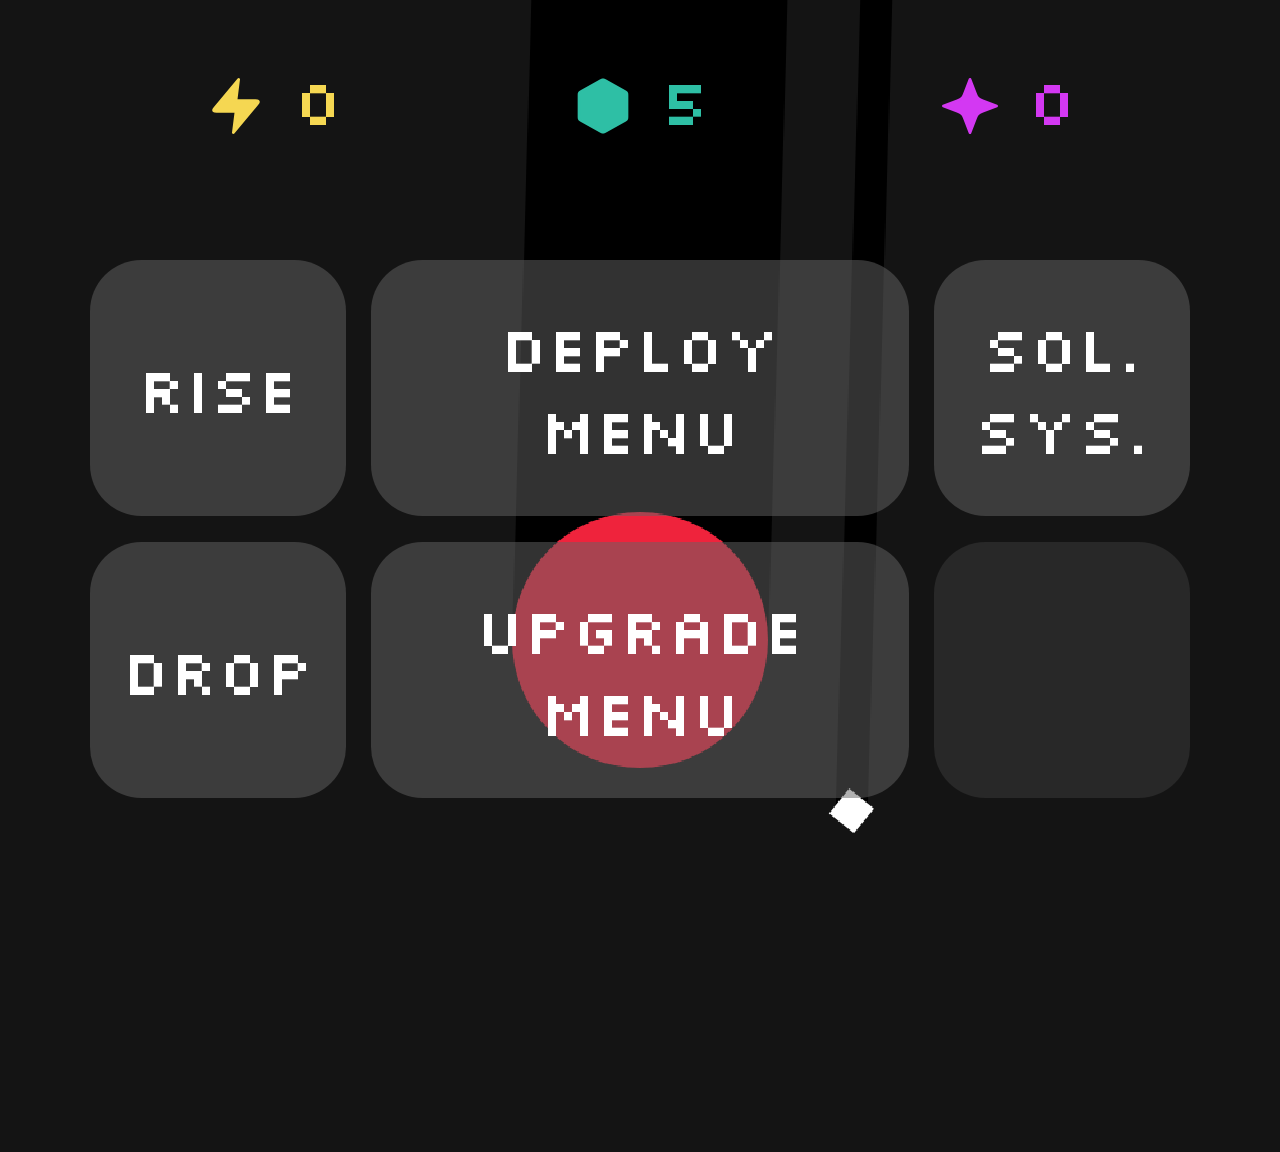
==== index.html @ 172f34b4 "Update index.html" ====
<html>
    <head>
        <title>Cosmos</title>
        <link rel="stylesheet" href="style.css">
        <link rel="preconnect" href="https://fonts.googleapis.com">
        <link rel="preconnect" href="https://fonts.gstatic.com" crossorigin>
        <link href="https://fonts.googleapis.com/css2?family=Silkscreen:wght@400;700&display=swap" rel="stylesheet">
        <link rel="icon" type="image/x-icon" href="icon.ico">
        <link rel="apple-touch-icon" href="icon.png"/>
    </head>
    <body>
        <canvas id="gameCanvas" width="1000" height="1000"></canvas>

        
         
            <div class="lowerHUD">
                <div id="tipsContainer" class="tips">
                    <p id="tips"></p>
                </div>
                <div class="resources">
                    <div class="energy">
                        <svg height="24" viewBox="0 0 24 24" width="24" xmlns="http://www.w3.org/2000/svg"><path d="m13 2-8.90656 10.6879c-.34881.4185-.52321.6278-.52588.8046-.00232.1536.06616.2998.18568.3964.13749.1111.40992.1111.95478.1111h7.29198l-1 8 8.9065-10.6879c.3488-.4185.5232-.6278.5259-.8046.0023-.1536-.0661-.2998-.1857-.3964-.1375-.1111-.4099-.1111-.9547-.1111h-7.292z" stroke-linecap="round" stroke-linejoin="round"/></svg>
                        <p id="energyText">0</p>
                    </div>
                    <div class="material">
                        <svg height="24" viewBox="0 0 24 24" width="24" xmlns="http://www.w3.org/2000/svg"><path d="m11.223 2.43177c.2836-.15756.4254-.23634.5755-.26723.133-.02733.27-.02733.403 0 .1501.03089.2919.10967.5755.26723l7.4 4.11111c.2996.1664.4493.2496.5584.36794.0964.10469.1695.22877.2141.36395.0505.15279.0505.32412.0505.66676v8.11707c0 .3427 0 .514-.0505.6668-.0446.1352-.1177.2593-.2141.3639-.1091.1184-.2588.2016-.5584.368l-7.4 4.1111c-.2836.1576-.4254.2363-.5755.2672-.133.0274-.27.0274-.403 0-.1501-.0309-.2919-.1096-.5755-.2672l-7.40003-4.1111c-.29952-.1664-.44928-.2496-.55834-.368-.09647-.1046-.16948-.2287-.21415-.3639-.05048-.1528-.05048-.3241-.05048-.6668v-8.11707c0-.34264 0-.51397.05048-.66676.04467-.13518.11768-.25926.21415-.36395.10906-.11834.25882-.20154.55834-.36794z" stroke-linecap="round" stroke-linejoin="round"/></svg>                        
                        <p id="materialText">0</p>
                    </div>
                    <div class="crystal">
                        <svg height="24" viewBox="0 0 24 24" width="24" xmlns="http://www.w3.org/2000/svg"><path d="m12 2 2.012 5.23109c.282.73323.423 1.09984.6422 1.40822.1944.27331.4332.5121.7065.70644.3084.21928.675.36028 1.4082.64229l5.2311 2.01196-5.2311 2.012c-.7332.282-1.0998.423-1.4082.6422-.2733.1944-.5121.4332-.7065.7065-.2192.3084-.3602.675-.6422 1.4082l-2.012 5.2311-2.01196-5.2311c-.28201-.7332-.42301-1.0998-.64229-1.4082-.19434-.2733-.43313-.5121-.70644-.7065-.30838-.2192-.67499-.3602-1.40822-.6422l-5.23109-2.012 5.23108-2.01196c.73323-.28201 1.09985-.42301 1.40823-.64229.27331-.19434.5121-.43313.70644-.70644.21928-.30838.36028-.675.64229-1.40823z" stroke-linecap="round" stroke-linejoin="round"/></svg>                        
                        <p id="crystalText">0</p>
                    </div>
                </div>

                <!-- Main Menu -->
                <div class="mainMenu menu" id="mainMenu">
                    <button id="riseButton" class="redButton">RISE</button>
                    <button id="deviceButton" class="wideButton redButton menuButton">DEPLOY<br>MENU</button>
                    <button class="peekButton toggleButton">SOL. SYS.</button>
                    <button id="dropButton" class="redButton">DROP</button>
                    <button id="upgradeButton" class="wideButton redButton menuButton">UPGRADE MENU</button>
                    <button class="emptyButton"></button>
                </div>
            
            

                <!-- Device Menu -->
                <div class="deviceMenu menu" id="deviceMenu">

                    <button class="hugeButton holdButton" id="drill">
                        <p>MINERAL DRILL</p>
                        <div class="costs">
                            <div class="material">
                                <svg height="24" viewBox="0 0 24 24" width="24" xmlns="http://www.w3.org/2000/svg"><path d="m11.223 2.43177c.2836-.15756.4254-.23634.5755-.26723.133-.02733.27-.02733.403 0 .1501.03089.2919.10967.5755.26723l7.4 4.11111c.2996.1664.4493.2496.5584.36794.0964.10469.1695.22877.2141.36395.0505.15279.0505.32412.0505.66676v8.11707c0 .3427 0 .514-.0505.6668-.0446.1352-.1177.2593-.2141.3639-.1091.1184-.2588.2016-.5584.368l-7.4 4.1111c-.2836.1576-.4254.2363-.5755.2672-.133.0274-.27.0274-.403 0-.1501-.0309-.2919-.1096-.5755-.2672l-7.40003-4.1111c-.29952-.1664-.44928-.2496-.55834-.368-.09647-.1046-.16948-.2287-.21415-.3639-.05048-.1528-.05048-.3241-.05048-.6668v-8.11707c0-.34264 0-.51397.05048-.66676.04467-.13518.11768-.25926.21415-.36395.10906-.11834.25882-.20154.55834-.36794z" stroke-linecap="round" stroke-linejoin="round"/></svg>                        
                                <p id="drillCostMaterial">5</p>
                            </div>
                        </div>
                    </button>

                    <button class="hugeButton holdButton" id="satellite">
                        <p>SOLAR SATELLITE</p>
                        <div class="costs">
                            <div class="material">
                                <svg height="24" viewBox="0 0 24 24" width="24" xmlns="http://www.w3.org/2000/svg"><path d="m11.223 2.43177c.2836-.15756.4254-.23634.5755-.26723.133-.02733.27-.02733.403 0 .1501.03089.2919.10967.5755.26723l7.4 4.11111c.2996.1664.4493.2496.5584.36794.0964.10469.1695.22877.2141.36395.0505.15279.0505.32412.0505.66676v8.11707c0 .3427 0 .514-.0505.6668-.0446.1352-.1177.2593-.2141.3639-.1091.1184-.2588.2016-.5584.368l-7.4 4.1111c-.2836.1576-.4254.2363-.5755.2672-.133.0274-.27.0274-.403 0-.1501-.0309-.2919-.1096-.5755-.2672l-7.40003-4.1111c-.29952-.1664-.44928-.2496-.55834-.368-.09647-.1046-.16948-.2287-.21415-.3639-.05048-.1528-.05048-.3241-.05048-.6668v-8.11707c0-.34264 0-.51397.05048-.66676.04467-.13518.11768-.25926.21415-.36395.10906-.11834.25882-.20154.55834-.36794z" stroke-linecap="round" stroke-linejoin="round"/></svg>                        
                                <p id="satelliteCostMaterial">25</p>
                            </div>
                        </div>
                    </button>

                    <button class="hugeButton holdButton" id="bundler">
                        <p>COLLECTOR</p>
                        <div class="costs">
                            <div class="material">
                                <svg height="24" viewBox="0 0 24 24" width="24" xmlns="http://www.w3.org/2000/svg"><path d="m11.223 2.43177c.2836-.15756.4254-.23634.5755-.26723.133-.02733.27-.02733.403 0 .1501.03089.2919.10967.5755.26723l7.4 4.11111c.2996.1664.4493.2496.5584.36794.0964.10469.1695.22877.2141.36395.0505.15279.0505.32412.0505.66676v8.11707c0 .3427 0 .514-.0505.6668-.0446.1352-.1177.2593-.2141.3639-.1091.1184-.2588.2016-.5584.368l-7.4 4.1111c-.2836.1576-.4254.2363-.5755.2672-.133.0274-.27.0274-.403 0-.1501-.0309-.2919-.1096-.5755-.2672l-7.40003-4.1111c-.29952-.1664-.44928-.2496-.55834-.368-.09647-.1046-.16948-.2287-.21415-.3639-.05048-.1528-.05048-.3241-.05048-.6668v-8.11707c0-.34264 0-.51397.05048-.66676.04467-.13518.11768-.25926.21415-.36395.10906-.11834.25882-.20154.55834-.36794z" stroke-linecap="round" stroke-linejoin="round"/></svg>                        
                                <p id="bundlerCostMaterial">50</p>
                            </div>
                        </div>
                    </button>

                    <button class="hugeButton holdButton" id="laserSatellite">
                        <p>COMET LASER</p>
                        <div class="costs">
                            <div class="material">
                                <svg height="24" viewBox="0 0 24 24" width="24" xmlns="http://www.w3.org/2000/svg"><path d="m11.223 2.43177c.2836-.15756.4254-.23634.5755-.26723.133-.02733.27-.02733.403 0 .1501.03089.2919.10967.5755.26723l7.4 4.11111c.2996.1664.4493.2496.5584.36794.0964.10469.1695.22877.2141.36395.0505.15279.0505.32412.0505.66676v8.11707c0 .3427 0 .514-.0505.6668-.0446.1352-.1177.2593-.2141.3639-.1091.1184-.2588.2016-.5584.368l-7.4 4.1111c-.2836.1576-.4254.2363-.5755.2672-.133.0274-.27.0274-.403 0-.1501-.0309-.2919-.1096-.5755-.2672l-7.40003-4.1111c-.29952-.1664-.44928-.2496-.55834-.368-.09647-.1046-.16948-.2287-.21415-.3639-.05048-.1528-.05048-.3241-.05048-.6668v-8.11707c0-.34264 0-.51397.05048-.66676.04467-.13518.11768-.25926.21415-.36395.10906-.11834.25882-.20154.55834-.36794z" stroke-linecap="round" stroke-linejoin="round"/></svg>                        
                                <p id="laserSatelliteCostMaterial">50</p>
                            </div>
                        </div>
                    </button>

                    <button class="hugeButton redButton returnButton">RETURN</button>
                </div>


                <!-- Upgrade Menu -->
                 <div class="upgradeMenu menu" id="upgradeMenu">

                    <button class="hugeButton holdButton" id="drillRate">
                        <p>DRILL RATE</p>
                        <div class="costs">
                            <div class="energy">
                                <p class="levelLabel" id="drillLevel">LVL 1</p>
                                <svg height="24" viewBox="0 0 24 24" width="24" xmlns="http://www.w3.org/2000/svg"><path d="m13 2-8.90656 10.6879c-.34881.4185-.52321.6278-.52588.8046-.00232.1536.06616.2998.18568.3964.13749.1111.40992.1111.95478.1111h7.29198l-1 8 8.9065-10.6879c.3488-.4185.5232-.6278.5259-.8046.0023-.1536-.0661-.2998-.1857-.3964-.1375-.1111-.4099-.1111-.9547-.1111h-7.292z" stroke-linecap="round" stroke-linejoin="round"/></svg>
                                <p id="drillRateUpgradeCost">100</p>
                            </div>
                        </div>
                    </button>

                    <button class="hugeButton holdButton" id="collectionRadiusUpgrade">
                        <p>COLLECTION RADIUS</p>
                        <div class="costs">
                            <div class="energy">
                                <p class="levelLabel" id="collectionRadiusLevel">LVL 1</p>
                                <svg height="24" viewBox="0 0 24 24" width="24" xmlns="http://www.w3.org/2000/svg"><path d="m13 2-8.90656 10.6879c-.34881.4185-.52321.6278-.52588.8046-.00232.1536.06616.2998.18568.3964.13749.1111.40992.1111.95478.1111h7.29198l-1 8 8.9065-10.6879c.3488-.4185.5232-.6278.5259-.8046.0023-.1536-.0661-.2998-.1857-.3964-.1375-.1111-.4099-.1111-.9547-.1111h-7.292z" stroke-linecap="round" stroke-linejoin="round"/></svg>
                                <p id="collectionRadiusUpgradeCost">50</p>
                            </div>
                        </div>
                    </button>

                    <button class="hugeButton redButton returnButton">RETURN</button>

                 </div>

            </div>
            
        </div>
        <script src="script.js"></script>
    </body>
</html>
---- style.css ----
html, body {
    background-color: rgba(20,20,20);
    overflow: hidden;
    font-family: "Silkscreen";
    -webkit-user-select: none;
    user-select: none;
    margin: 0;
    height: 100dvh;

    touch-action: none;

    -webkit-touch-callout: none;
    -webkit-user-callout: none;
    -webkit-user-select: none;
    -webkit-user-drag: none;
    -webkit-user-modify: none;
    -webkit-highlight: none;
}

.silkscreen-regular {
  font-family: "Silkscreen", sans-serif;
  font-weight: 400;
  font-style: normal;
}

.silkscreen-bold {
  font-family: "Silkscreen", sans-serif;
  font-weight: 700;
  font-style: normal;
}

.canvasContainer {
    display: flex;
    align-items: center;
    justify-content: center;
    width: 100vw;
    height: 100vh;
}

canvas {
    background-color: rgba(20,20,20);
    /* width: 500px;*/
    width: 100vw;
    /* height: 100vh;  */
    image-rendering: pixelated;
    top: 0;
}

.lowerHUD {
    position: absolute;
    bottom: 8vw;
    z-index: 100;
    display: flex;
    flex-direction: row;
    align-items: center;
    justify-content: center;
    /* height: 50vh; */
    width: 100vw;
    gap: 2vw 2vw;
    flex-wrap: wrap;
}

button {
    width: 20vw;
    height: 20vw;
    font-size: 5vw;
    border-radius: 4vw;
    outline: none;
    border: none;
    background: rgba(100,100,100,0.5);
    color: white;
    font-family: "Silkscreen";
    transition: 0.1s;
    touch-action: none;
    display: flex;
    align-items: center;
    justify-content: center;
    flex-direction: column;
    gap: 1vw;
}

.emptyButton {
    background: rgba(100,100,100,0.25);
}

p {
    margin: 0;
}

button > svg {
    stroke-width: 1;
    color: #FFFFFF;
    /* fill: #FFFFFF; */
    stroke: #FFFFFF;
    width: 5vw;
    height: 5vw;
}


.costs {
    display: flex;
    align-items: center;
    justify-content: space-around;
    flex-direction: row;
    gap: 3vw;
}

.costs > div {
    display: flex;
    align-items: center;
    justify-content: space-around;
    flex-direction: row;
    gap: 1vw;
}

.costs > div > svg {
    width: 5vw;
    height: 5vw;
}

.costs > div > p {
    margin: 0;
    padding-bottom: 0.5vw;
}

.levelLabel {
    color: rgb(195, 195, 195);
    margin-right: 2vw !important;
}

/* button:active {
    scale: 0.9;
    background: rgba(255,255,255,0.15);
    transition: 0.2s;
} */

.wideButton {
    width: 42vw;
}

.tallButton {
    width: 42vw;
}

.hugeButton {
    width: 86vw;
}


.resources {
    width: 86vw;
    height: 20vw;
    display: flex;
    align-items: center;
    justify-content: space-around;
    flex-direction: row;
    /* gap: 20vw; */
}

.resources > div {
    display: flex;
    align-items: center;
    justify-content: center;
    flex-direction: row;
    gap: 2vw;
}

.resources > div > p {
    /* color: white; */
    font-size: 5vw;
    margin: 0;
    margin-bottom: 1vw;
}

.resources > div > img {
    /* filter:brightness(100); */
    width: 15vw;
    height: 15vw;
}

.resources > div > svg {
    width: 5vw;
    height: 5vw;
}

.energy {
    stroke-width: 1;
    color: #F5D752;
    fill: #F5D752;
    stroke: #F5D752;
}

.material {
    stroke-width: 1;
    color: #2EBFA5;
    fill: #2EBFA5;
    stroke: #2EBFA5;
}

.crystal {
    stroke-width: 1;
    color: #d338f2;
    fill: #d338f2;
    stroke: #d338f2;
}

.tips {
    width: 86vw;
    height: 20vw;
    display: flex;
    align-items:flex-end;
    justify-content: space-around;
    flex-direction: row;
}

.tips > p {
    color: rgba(120, 120, 120, 1);
    font-size: 5vw;
    text-align: center;
    /* bottom: 0; */
}


/* Menu Sections */

.menu {
    display: flex;
    flex-direction: row;
    align-items: center;
    justify-content: center;
    width: 100vw;
    gap: 2vw 2vw;
    flex-wrap: wrap;
}

/* .deviceMenu {
    display: none !important;
} */
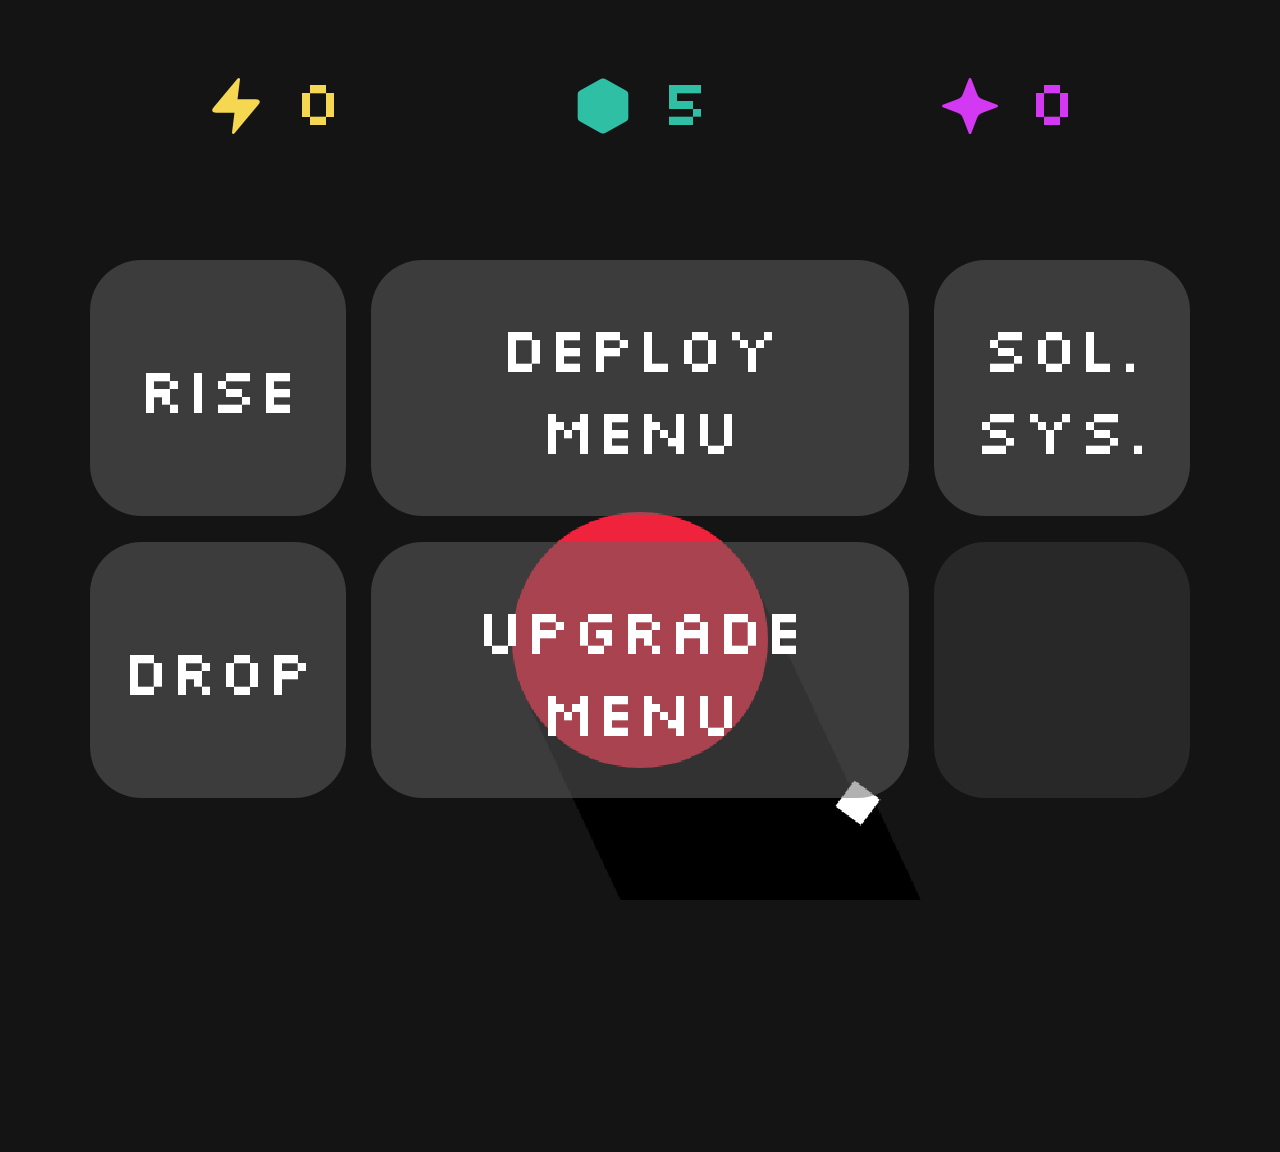
==== commit 86d7ef49: "Update index.html" ====
--- a/index.html
+++ b/index.html
@@ -1,6 +1,6 @@
 <html>
     <head>
-        <title>Cosmos</title>
+        <title>DEBRIS</title>
         <link rel="stylesheet" href="style.css">
         <link rel="preconnect" href="https://fonts.googleapis.com">
         <link rel="preconnect" href="https://fonts.gstatic.com" crossorigin>
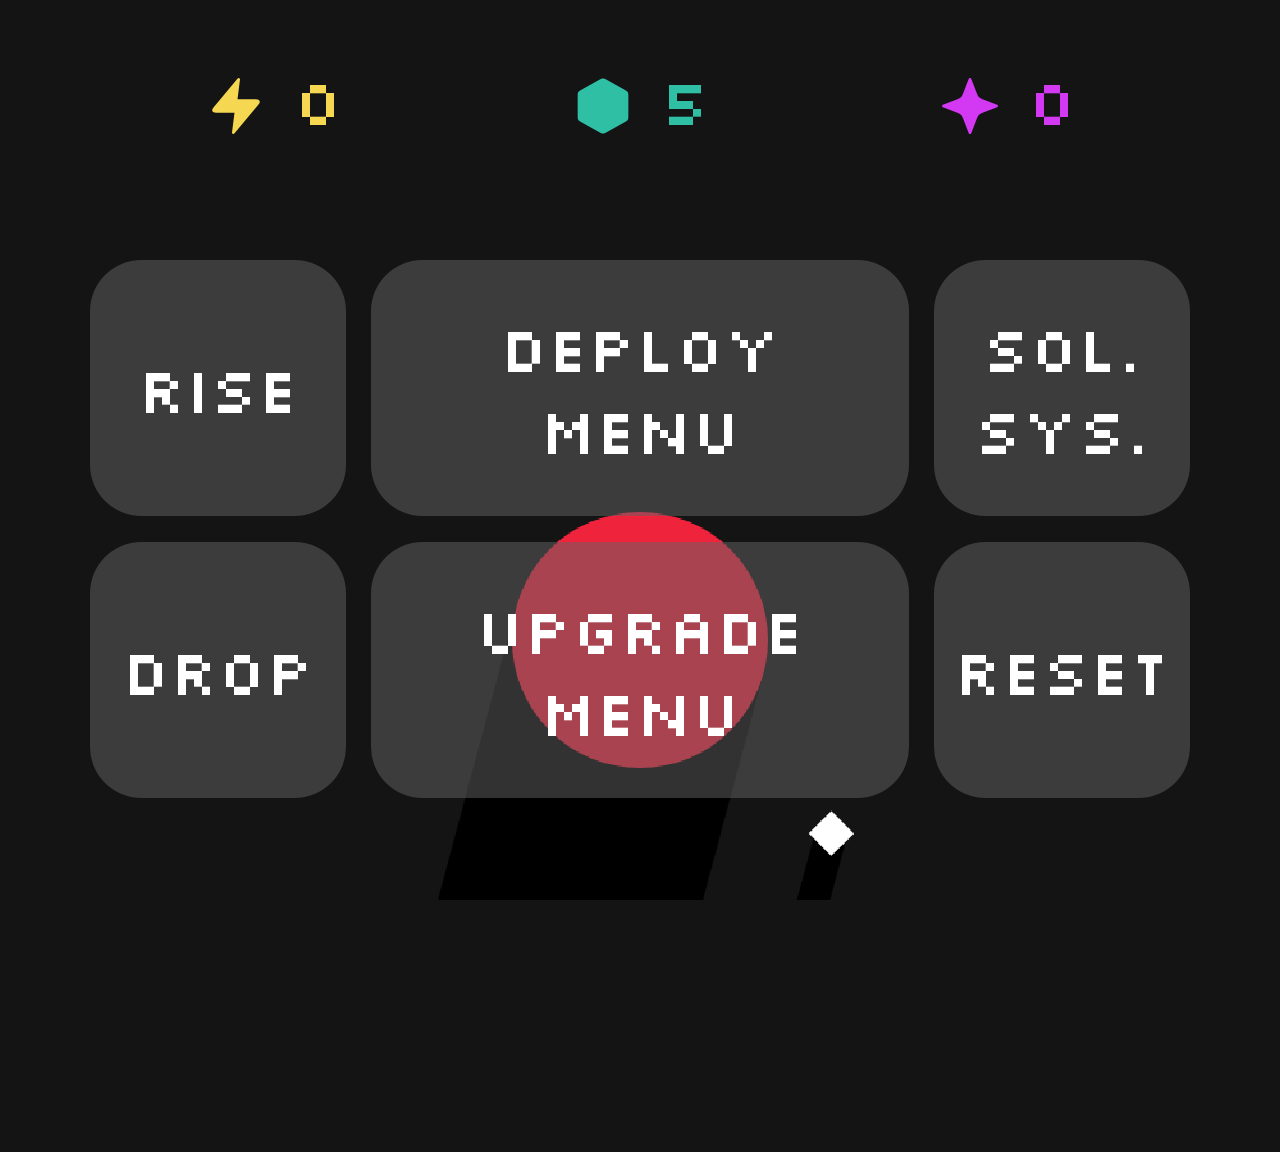
==== commit a61fc3ba: "Update index.html" ====
--- a/index.html
+++ b/index.html
@@ -2,6 +2,7 @@
     <head>
         <title>DEBRIS</title>
         <link rel="stylesheet" href="style.css">
+        <link rel="stylesheet" href="landscape.css">
         <link rel="preconnect" href="https://fonts.googleapis.com">
         <link rel="preconnect" href="https://fonts.gstatic.com" crossorigin>
         <link href="https://fonts.googleapis.com/css2?family=Silkscreen:wght@400;700&display=swap" rel="stylesheet">
@@ -39,7 +40,7 @@
                     <button class="peekButton toggleButton">SOL. SYS.</button>
                     <button id="dropButton" class="redButton">DROP</button>
                     <button id="upgradeButton" class="wideButton redButton menuButton">UPGRADE MENU</button>
-                    <button class="emptyButton"></button>
+                    <button id="resetButton" class="holdButton">RESET</button>
                 </div>
             
             
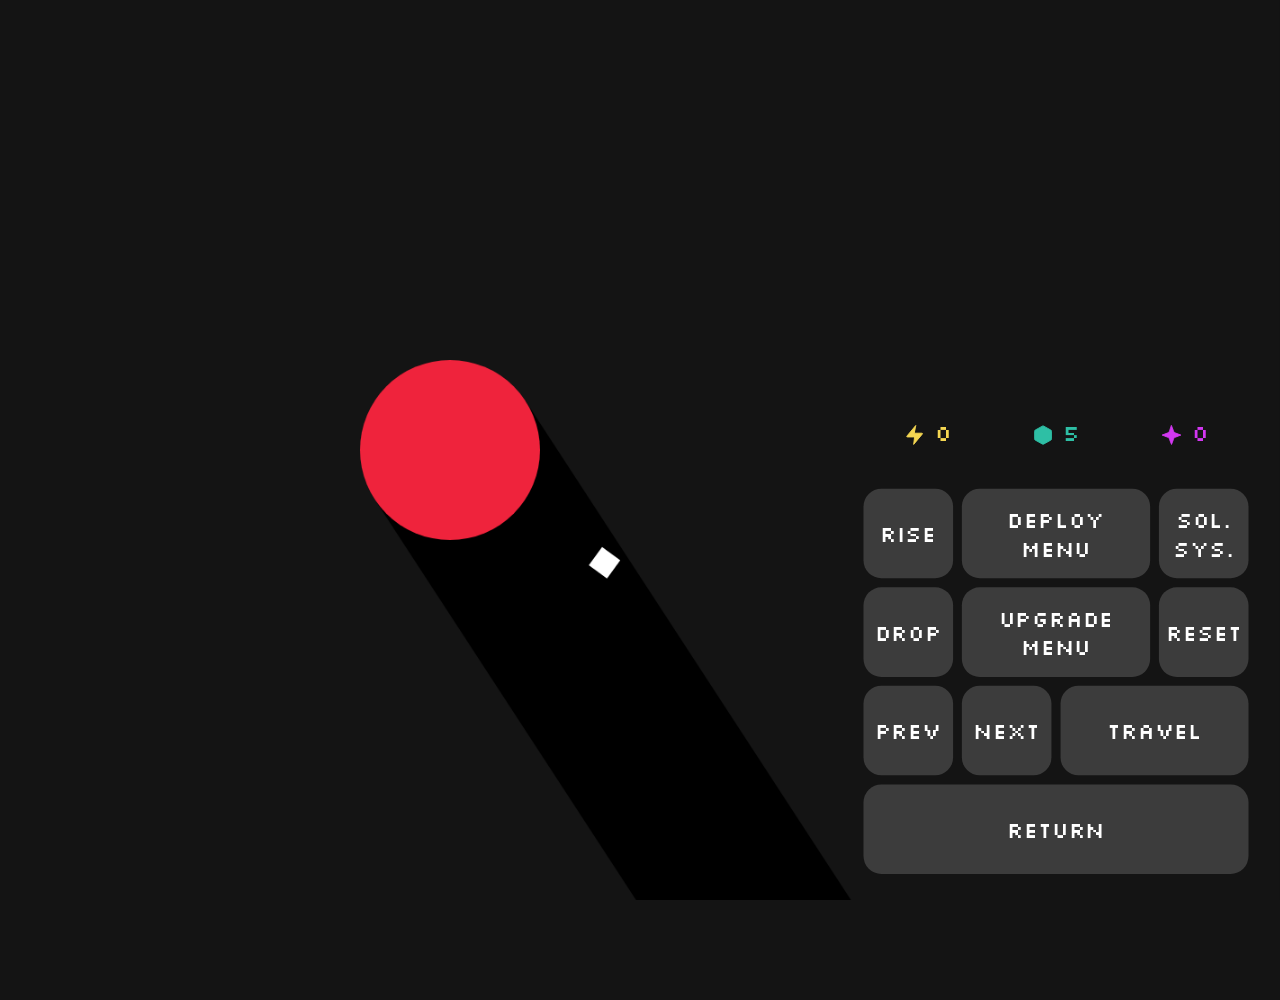
==== commit e2721c72: "Update index.html" ====
--- a/index.html
+++ b/index.html
@@ -35,10 +35,10 @@
 
                 <!-- Main Menu -->
                 <div class="mainMenu menu" id="mainMenu">
-                    <button id="riseButton" class="redButton">RISE</button>
+                    <button id="riseButton" class="">RISE</button>
                     <button id="deviceButton" class="wideButton redButton menuButton">DEPLOY<br>MENU</button>
-                    <button class="peekButton toggleButton">SOL. SYS.</button>
-                    <button id="dropButton" class="redButton">DROP</button>
+                    <button id="planetSelectButton" class="redButton menuButton">SOL. SYS.</button>
+                    <button id="dropButton" class="">DROP</button>
                     <button id="upgradeButton" class="wideButton redButton menuButton">UPGRADE MENU</button>
                     <button id="resetButton" class="holdButton">RESET</button>
                 </div>
@@ -121,6 +121,18 @@
 
                  </div>
 
+
+                 <!-- Planet Select Menu -->
+                 <div class="planetSelect menu" id="planetSelectMenu">
+
+                    <button id="previousPlanetButton" class="redButton">PREV</button>
+                    <button id="nextPlanetButton" class="redButton">NEXT</button>
+                    <button id="travelButton" class="holdButton wideButton">TRAVEL</button>
+                    <button id="cancelPeekButton" class="hugeButton redButton returnButton">RETURN</button>
+
+
+                 </div>
+
             </div>
             
         </div>
--- a/style.css
+++ b/style.css
@@ -40,44 +40,57 @@
 canvas {
     background-color: rgba(20,20,20);
     /* width: 500px;*/
-    width: 100vw;
     /* height: 100vh;  */
-    image-rendering: pixelated;
+    /* image-rendering: pixelated; */
+    /* image-rendering: crisp-edges; */
     top: 0;
 }
 
-.lowerHUD {
-    position: absolute;
-    bottom: 8vw;
-    z-index: 100;
-    display: flex;
-    flex-direction: row;
-    align-items: center;
-    justify-content: center;
-    /* height: 50vh; */
-    width: 100vw;
-    gap: 2vw 2vw;
-    flex-wrap: wrap;
-}
-
-button {
-    width: 20vw;
-    height: 20vw;
-    font-size: 5vw;
-    border-radius: 4vw;
-    outline: none;
-    border: none;
-    background: rgba(100,100,100,0.5);
-    color: white;
-    font-family: "Silkscreen";
-    transition: 0.1s;
-    touch-action: none;
-    display: flex;
-    align-items: center;
-    justify-content: center;
-    flex-direction: column;
-    gap: 1vw;
-}
+@media (orientation: portrait) {
+  
+    canvas {
+        width: 100vw;
+    }
+
+
+    .lowerHUD {
+        position: absolute;
+        bottom: 8vw;
+        z-index: 100;
+        display: flex;
+        flex-direction: row;
+        align-items: center;
+        justify-content: center;
+        /* height: 50vh; */
+        width: 100vw;
+        gap: 2vw 2vw;
+        flex-wrap: wrap;
+    }
+
+    button {
+        width: 20vw;
+        height: 20vw;
+        font-size: 5vw;
+        border-radius: 4vw;
+        outline: none;
+        border: none;
+        background: rgba(100,100,100,0.5);
+        color: white;
+        font-family: "Silkscreen";
+        transition: 0.1s;
+        touch-action: none;
+        display: flex;
+        align-items: center;
+        justify-content: center;
+        flex-direction: column;
+        gap: 1vw;
+    }
+
+}
+
+
+
+
 
 .emptyButton {
     background: rgba(100,100,100,0.25);
@@ -199,7 +212,7 @@
 
 .crystal {
     stroke-width: 1;
-    color: #d338f2;
+    color: rgb(211, 54, 242);
     fill: #d338f2;
     stroke: #d338f2;
 }
--- a/landscape.css
+++ b/landscape.css
@@ -0,0 +1,46 @@
+@media (orientation: landscape) {
+  
+    .lowerHUD {
+        position: absolute;
+        right: 0;
+        bottom: 2vw;
+        z-index: 100;
+        display: flex;
+        flex-direction: row;
+        align-items: center;
+        justify-content: center;
+        gap: 2vw 2vw;
+        flex-wrap: wrap;
+        /* scale: 0.3; */
+        /* height: 100vh; */
+        width: 100vw !important;
+
+        transform-origin: bottom right;
+        scale: 0.35;
+    }
+
+    button {
+        width: 20vw;
+        height: 20vw;
+        font-size: 5vw;
+        border-radius: 4vw;
+        outline: none;
+        border: none;
+        background: rgba(100,100,100,0.5);
+        color: white;
+        font-family: "Silkscreen";
+        transition: 0.1s;
+        touch-action: none;
+        display: flex;
+        align-items: center;
+        justify-content: center;
+        flex-direction: column;
+        gap: 1vw;
+    }
+
+
+    canvas {
+        transform-origin: top left;
+    }
+
+}
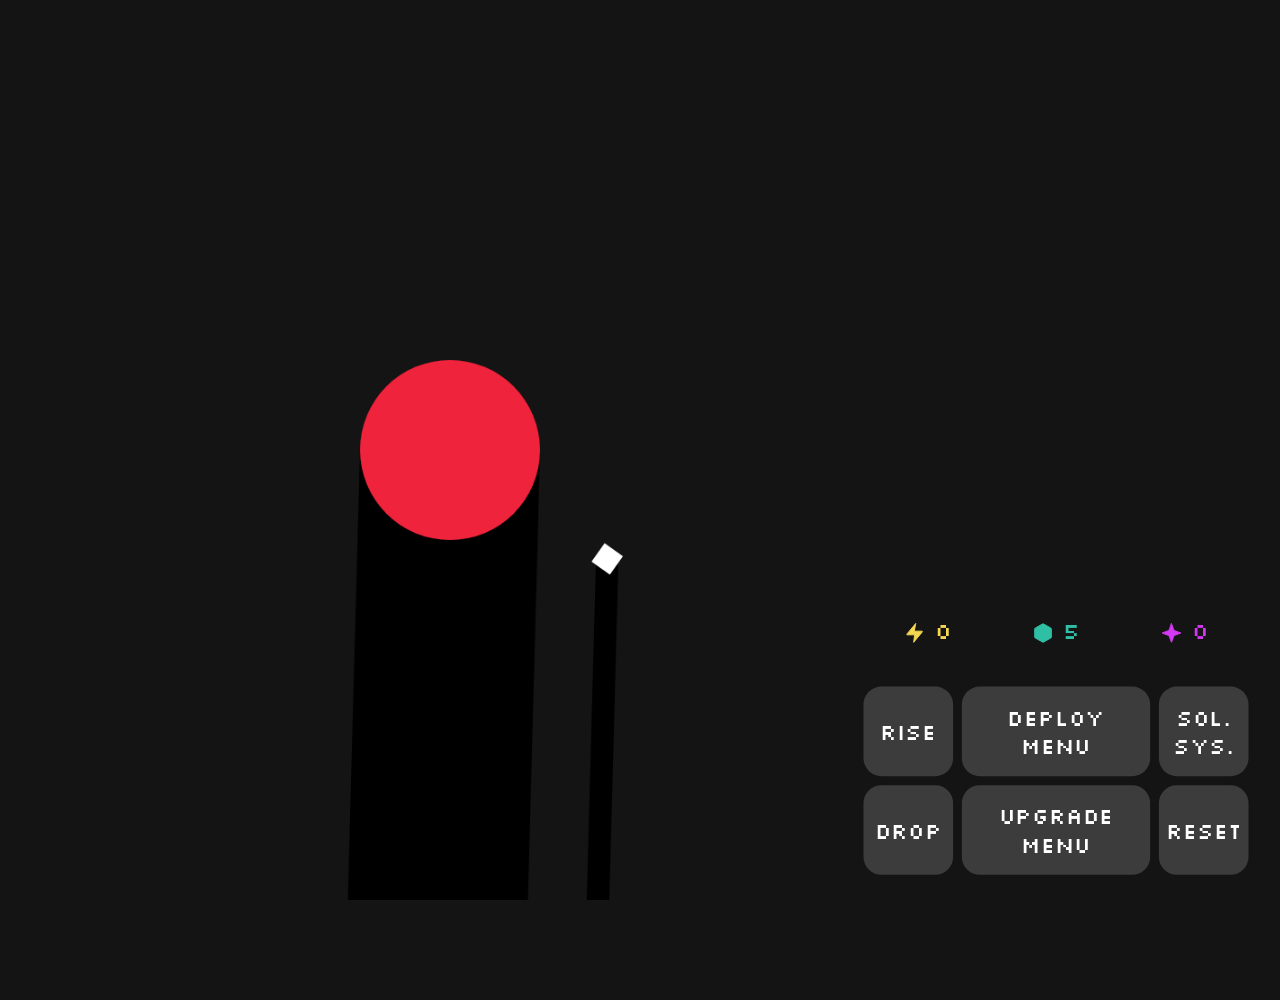
==== commit 959279ab: "Add files via upload" ====
--- a/index.html
+++ b/index.html
@@ -138,4 +138,4 @@
         </div>
         <script src="script.js"></script>
     </body>
-</html>
+</html>
--- a/style.css
+++ b/style.css
@@ -84,6 +84,8 @@
         justify-content: center;
         flex-direction: column;
         gap: 1vw;
+        /* box-shadow: 0 0 5vw 0.1vw #EF233C; */
+        /* text-shadow: 0 0 1vw #fff; */
     }
 
 }
@@ -249,3 +251,4 @@
 /* .deviceMenu {
     display: none !important;
 } */
+
--- a/landscape.css
+++ b/landscape.css
@@ -36,6 +36,7 @@
         justify-content: center;
         flex-direction: column;
         gap: 1vw;
+        /* text-shadow: 0 0 1vw #fff; */
     }
 
 
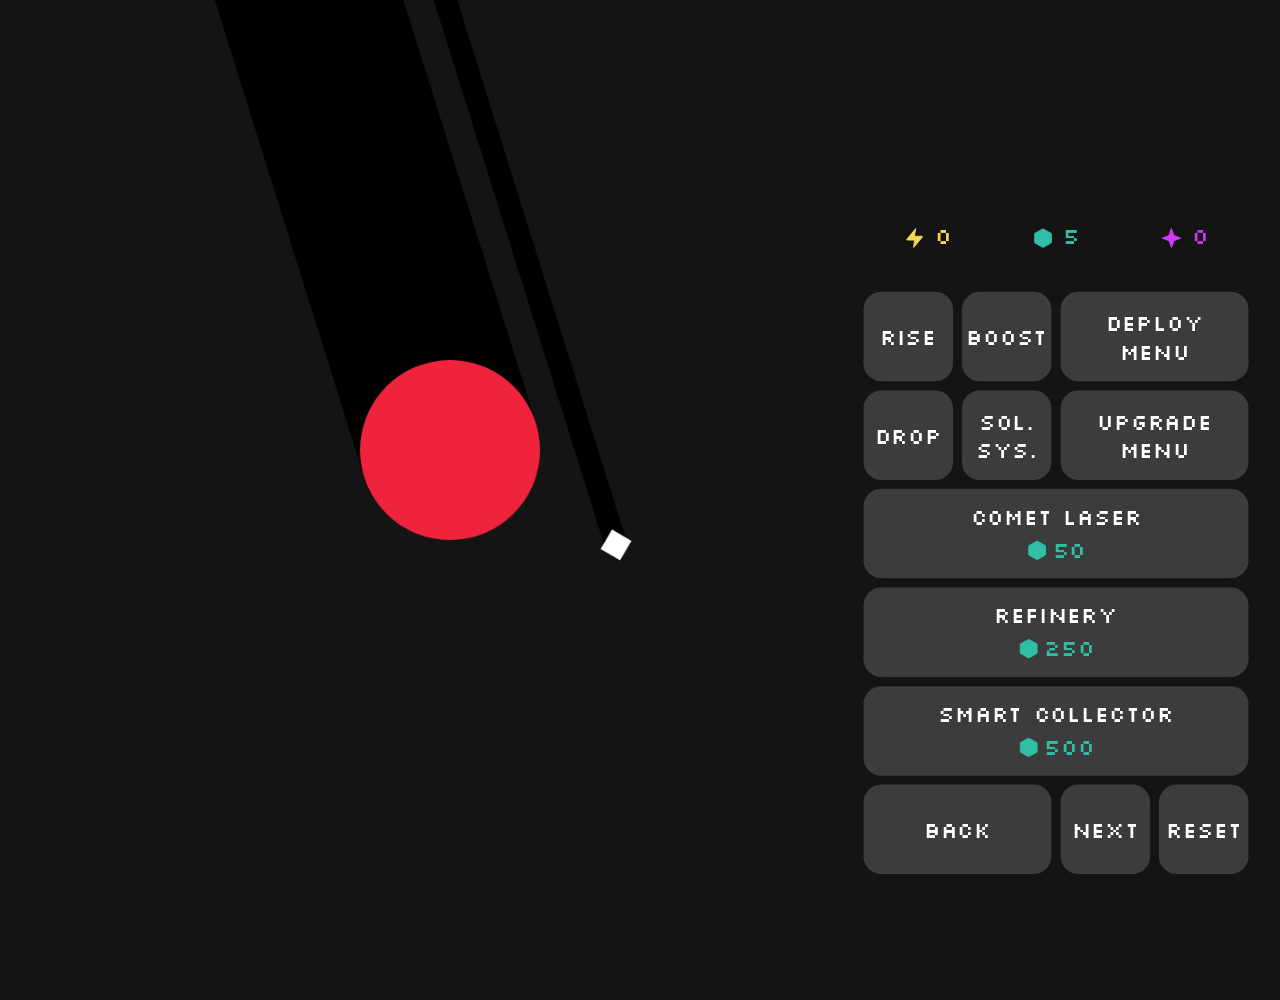
==== commit ed8f5c4d: "Update index.html" ====
--- a/index.html
+++ b/index.html
@@ -36,11 +36,11 @@
                 <!-- Main Menu -->
                 <div class="mainMenu menu" id="mainMenu">
                     <button id="riseButton" class="">RISE</button>
+                    <button id="boostButton" class="">BOOST</button>
                     <button id="deviceButton" class="wideButton redButton menuButton">DEPLOY<br>MENU</button>
+                    <button id="dropButton" class="">DROP</button>
                     <button id="planetSelectButton" class="redButton menuButton">SOL. SYS.</button>
-                    <button id="dropButton" class="">DROP</button>
                     <button id="upgradeButton" class="wideButton redButton menuButton">UPGRADE MENU</button>
-                    <button id="resetButton" class="holdButton">RESET</button>
                 </div>
             
             
@@ -78,6 +78,13 @@
                         </div>
                     </button>
 
+                    <button class="wideButton redButton returnButton">RETURN</button>
+                    <button class="wideButton redButton deviceMenuTwoButton">NEXT</button>
+                </div>
+
+                 <!-- Device Menu 2-->
+                <div class="deviceMenuTwo menu" id="deviceMenuTwo">
+
                     <button class="hugeButton holdButton" id="laserSatellite">
                         <p>COMET LASER</p>
                         <div class="costs">
@@ -88,7 +95,29 @@
                         </div>
                     </button>
 
-                    <button class="hugeButton redButton returnButton">RETURN</button>
+                    <button class="hugeButton holdButton" id="refinery">
+                        <p>REFINERY</p>
+                        <div class="costs">
+                            <div class="material">
+                                <svg height="24" viewBox="0 0 24 24" width="24" xmlns="http://www.w3.org/2000/svg"><path d="m11.223 2.43177c.2836-.15756.4254-.23634.5755-.26723.133-.02733.27-.02733.403 0 .1501.03089.2919.10967.5755.26723l7.4 4.11111c.2996.1664.4493.2496.5584.36794.0964.10469.1695.22877.2141.36395.0505.15279.0505.32412.0505.66676v8.11707c0 .3427 0 .514-.0505.6668-.0446.1352-.1177.2593-.2141.3639-.1091.1184-.2588.2016-.5584.368l-7.4 4.1111c-.2836.1576-.4254.2363-.5755.2672-.133.0274-.27.0274-.403 0-.1501-.0309-.2919-.1096-.5755-.2672l-7.40003-4.1111c-.29952-.1664-.44928-.2496-.55834-.368-.09647-.1046-.16948-.2287-.21415-.3639-.05048-.1528-.05048-.3241-.05048-.6668v-8.11707c0-.34264 0-.51397.05048-.66676.04467-.13518.11768-.25926.21415-.36395.10906-.11834.25882-.20154.55834-.36794z" stroke-linecap="round" stroke-linejoin="round"/></svg>                        
+                                <p id="refineryCostMaterial">250</p>
+                            </div>
+                        </div>
+                    </button>
+
+                    <button class="hugeButton holdButton" id="smartCollector">
+                        <p>SMART COLLECTOR</p>
+                        <div class="costs">
+                            <div class="material">
+                                <svg height="24" viewBox="0 0 24 24" width="24" xmlns="http://www.w3.org/2000/svg"><path d="m11.223 2.43177c.2836-.15756.4254-.23634.5755-.26723.133-.02733.27-.02733.403 0 .1501.03089.2919.10967.5755.26723l7.4 4.11111c.2996.1664.4493.2496.5584.36794.0964.10469.1695.22877.2141.36395.0505.15279.0505.32412.0505.66676v8.11707c0 .3427 0 .514-.0505.6668-.0446.1352-.1177.2593-.2141.3639-.1091.1184-.2588.2016-.5584.368l-7.4 4.1111c-.2836.1576-.4254.2363-.5755.2672-.133.0274-.27.0274-.403 0-.1501-.0309-.2919-.1096-.5755-.2672l-7.40003-4.1111c-.29952-.1664-.44928-.2496-.55834-.368-.09647-.1046-.16948-.2287-.21415-.3639-.05048-.1528-.05048-.3241-.05048-.6668v-8.11707c0-.34264 0-.51397.05048-.66676.04467-.13518.11768-.25926.21415-.36395.10906-.11834.25882-.20154.55834-.36794z" stroke-linecap="round" stroke-linejoin="round"/></svg>                        
+                                <p id="smartCollectorCostMaterial">500</p>
+                            </div>
+                        </div>
+                    </button>
+
+                    <button class="wideButton redButton deviceMenuOneButton">BACK</button>
+                    <button class="redButton deviceMenuTwoButton">NEXT</button>
+                    <button id="resetButton" class="holdButton">RESET</button>
                 </div>
 
 
@@ -138,4 +167,4 @@
         </div>
         <script src="script.js"></script>
     </body>
-</html>+</html>
--- a/style.css
+++ b/style.css
@@ -90,6 +90,19 @@
 
 }
 
+button {
+    /* Prevents the default "darkening" or "highlight" box on mobile */
+    -webkit-tap-highlight-color: transparent;
+    
+    /* Optional: Prevents the system context menu (like 'save image') 
+       from popping up during long presses, which can interfere 
+       with your hold-to-deploy mechanic */
+    -webkit-touch-callout: none;
+    
+    /* Ensures text/buttons aren't accidentally selected while tapping fast */
+    user-select: none;
+}
+
 
 
 
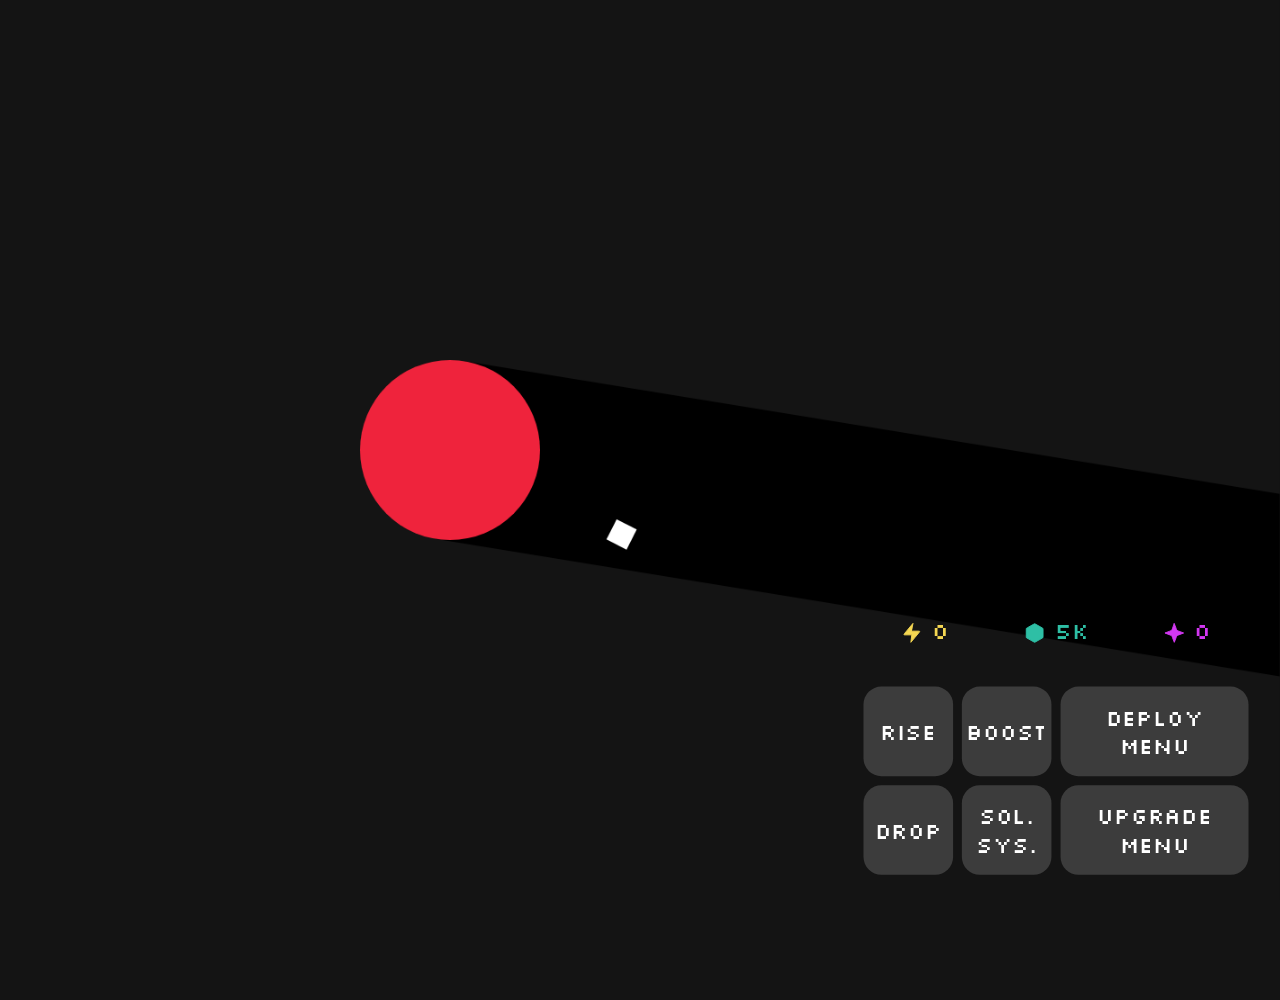
==== commit 4ac33eae: "Add files via upload" ====
--- a/index.html
+++ b/index.html
@@ -167,4 +167,4 @@
         </div>
         <script src="script.js"></script>
     </body>
-</html>
+</html>
--- a/style.css
+++ b/style.css
@@ -77,7 +77,6 @@
         background: rgba(100,100,100,0.5);
         color: white;
         font-family: "Silkscreen";
-        transition: 0.1s;
         touch-action: none;
         display: flex;
         align-items: center;
@@ -101,6 +100,7 @@
     
     /* Ensures text/buttons aren't accidentally selected while tapping fast */
     user-select: none;
+    transition: 0.15s !important;
 }
 
 
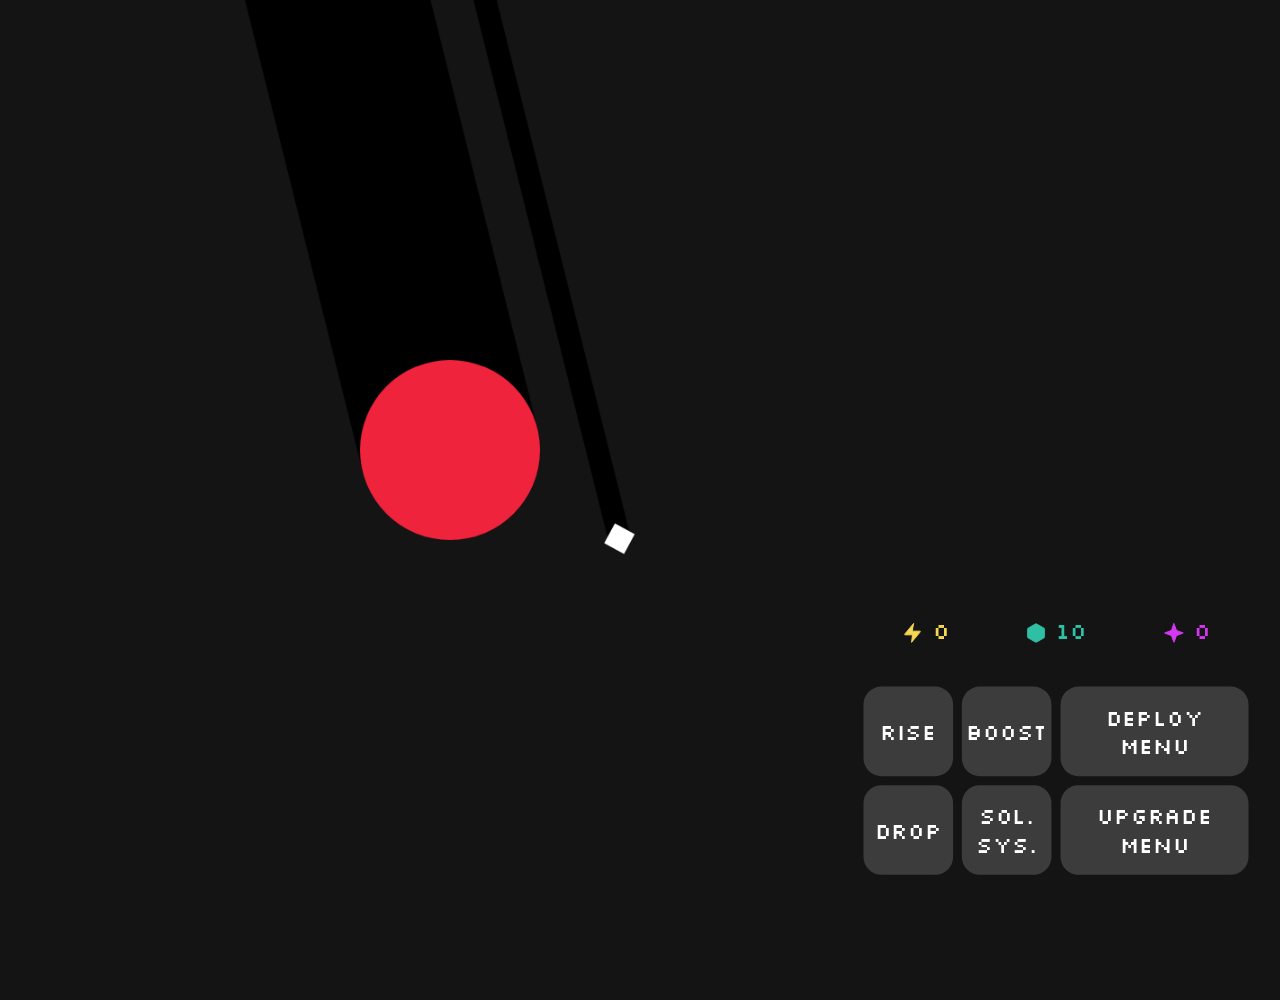
==== commit 0fe3ce4f: "Update index.html" ====
--- a/index.html
+++ b/index.html
@@ -11,6 +11,8 @@
     </head>
     <body>
         <canvas id="gameCanvas" width="1000" height="1000"></canvas>
+
+        <!-- <p class="version">26.5.5.a</p> -->
 
         
          
@@ -96,7 +98,7 @@
                     </button>
 
                     <button class="hugeButton holdButton" id="refinery">
-                        <p>REFINERY</p>
+                        <p>LASER REFINERY</p>
                         <div class="costs">
                             <div class="material">
                                 <svg height="24" viewBox="0 0 24 24" width="24" xmlns="http://www.w3.org/2000/svg"><path d="m11.223 2.43177c.2836-.15756.4254-.23634.5755-.26723.133-.02733.27-.02733.403 0 .1501.03089.2919.10967.5755.26723l7.4 4.11111c.2996.1664.4493.2496.5584.36794.0964.10469.1695.22877.2141.36395.0505.15279.0505.32412.0505.66676v8.11707c0 .3427 0 .514-.0505.6668-.0446.1352-.1177.2593-.2141.3639-.1091.1184-.2588.2016-.5584.368l-7.4 4.1111c-.2836.1576-.4254.2363-.5755.2672-.133.0274-.27.0274-.403 0-.1501-.0309-.2919-.1096-.5755-.2672l-7.40003-4.1111c-.29952-.1664-.44928-.2496-.55834-.368-.09647-.1046-.16948-.2287-.21415-.3639-.05048-.1528-.05048-.3241-.05048-.6668v-8.11707c0-.34264 0-.51397.05048-.66676.04467-.13518.11768-.25926.21415-.36395.10906-.11834.25882-.20154.55834-.36794z" stroke-linecap="round" stroke-linejoin="round"/></svg>                        
@@ -116,8 +118,9 @@
                     </button>
 
                     <button class="wideButton redButton deviceMenuOneButton">BACK</button>
-                    <button class="redButton deviceMenuTwoButton">NEXT</button>
-                    <button id="resetButton" class="holdButton">RESET</button>
+                    <!-- <button class="redButton deviceMenuTwoButton">NEXT</button> -->
+                     <button class="wideButton redButton returnButton">RETURN</button>
+                    
                 </div>
 
 
@@ -127,10 +130,10 @@
                     <button class="hugeButton holdButton" id="drillRate">
                         <p>DRILL RATE</p>
                         <div class="costs">
-                            <div class="energy">
+                            <div class="crystal">
                                 <p class="levelLabel" id="drillLevel">LVL 1</p>
-                                <svg height="24" viewBox="0 0 24 24" width="24" xmlns="http://www.w3.org/2000/svg"><path d="m13 2-8.90656 10.6879c-.34881.4185-.52321.6278-.52588.8046-.00232.1536.06616.2998.18568.3964.13749.1111.40992.1111.95478.1111h7.29198l-1 8 8.9065-10.6879c.3488-.4185.5232-.6278.5259-.8046.0023-.1536-.0661-.2998-.1857-.3964-.1375-.1111-.4099-.1111-.9547-.1111h-7.292z" stroke-linecap="round" stroke-linejoin="round"/></svg>
-                                <p id="drillRateUpgradeCost">100</p>
+                                <svg height="24" viewBox="0 0 24 24" width="24" xmlns="http://www.w3.org/2000/svg"><path d="m12 2 2.012 5.23109c.282.73323.423 1.09984.6422 1.40822.1944.27331.4332.5121.7065.70644.3084.21928.675.36028 1.4082.64229l5.2311 2.01196-5.2311 2.012c-.7332.282-1.0998.423-1.4082.6422-.2733.1944-.5121.4332-.7065.7065-.2192.3084-.3602.675-.6422 1.4082l-2.012 5.2311-2.01196-5.2311c-.28201-.7332-.42301-1.0998-.64229-1.4082-.19434-.2733-.43313-.5121-.70644-.7065-.30838-.2192-.67499-.3602-1.40822-.6422l-5.23109-2.012 5.23108-2.01196c.73323-.28201 1.09985-.42301 1.40823-.64229.27331-.19434.5121-.43313.70644-.70644.21928-.30838.36028-.675.64229-1.40823z" stroke-linecap="round" stroke-linejoin="round"/></svg>                        
+                                <p id="drillRateUpgradeCost">10</p>
                             </div>
                         </div>
                     </button>
@@ -138,15 +141,27 @@
                     <button class="hugeButton holdButton" id="collectionRadiusUpgrade">
                         <p>COLLECTION RADIUS</p>
                         <div class="costs">
-                            <div class="energy">
+                            <div class="crystal">
                                 <p class="levelLabel" id="collectionRadiusLevel">LVL 1</p>
-                                <svg height="24" viewBox="0 0 24 24" width="24" xmlns="http://www.w3.org/2000/svg"><path d="m13 2-8.90656 10.6879c-.34881.4185-.52321.6278-.52588.8046-.00232.1536.06616.2998.18568.3964.13749.1111.40992.1111.95478.1111h7.29198l-1 8 8.9065-10.6879c.3488-.4185.5232-.6278.5259-.8046.0023-.1536-.0661-.2998-.1857-.3964-.1375-.1111-.4099-.1111-.9547-.1111h-7.292z" stroke-linecap="round" stroke-linejoin="round"/></svg>
-                                <p id="collectionRadiusUpgradeCost">50</p>
+                                <svg height="24" viewBox="0 0 24 24" width="24" xmlns="http://www.w3.org/2000/svg"><path d="m12 2 2.012 5.23109c.282.73323.423 1.09984.6422 1.40822.1944.27331.4332.5121.7065.70644.3084.21928.675.36028 1.4082.64229l5.2311 2.01196-5.2311 2.012c-.7332.282-1.0998.423-1.4082.6422-.2733.1944-.5121.4332-.7065.7065-.2192.3084-.3602.675-.6422 1.4082l-2.012 5.2311-2.01196-5.2311c-.28201-.7332-.42301-1.0998-.64229-1.4082-.19434-.2733-.43313-.5121-.70644-.7065-.30838-.2192-.67499-.3602-1.40822-.6422l-5.23109-2.012 5.23108-2.01196c.73323-.28201 1.09985-.42301 1.40823-.64229.27331-.19434.5121-.43313.70644-.70644.21928-.30838.36028-.675.64229-1.40823z" stroke-linecap="round" stroke-linejoin="round"/></svg>                        
+                                <p id="collectionRadiusUpgradeCost">10</p>
                             </div>
                         </div>
                     </button>
 
-                    <button class="hugeButton redButton returnButton">RETURN</button>
+                    <button class="hugeButton holdButton" id="refineChainUpgrade">
+                        <p>REFINERY CHAIN</p>
+                        <div class="costs">
+                            <div class="crystal">
+                                <p class="levelLabel" id="refineChainLevel">LVL 1</p>
+                                <svg height="24" viewBox="0 0 24 24" width="24" xmlns="http://www.w3.org/2000/svg"><path d="m12 2 2.012 5.23109c.282.73323.423 1.09984.6422 1.40822.1944.27331.4332.5121.7065.70644.3084.21928.675.36028 1.4082.64229l5.2311 2.01196-5.2311 2.012c-.7332.282-1.0998.423-1.4082.6422-.2733.1944-.5121.4332-.7065.7065-.2192.3084-.3602.675-.6422 1.4082l-2.012 5.2311-2.01196-5.2311c-.28201-.7332-.42301-1.0998-.64229-1.4082-.19434-.2733-.43313-.5121-.70644-.7065-.30838-.2192-.67499-.3602-1.40822-.6422l-5.23109-2.012 5.23108-2.01196c.73323-.28201 1.09985-.42301 1.40823-.64229.27331-.19434.5121-.43313.70644-.70644.21928-.30838.36028-.675.64229-1.40823z" stroke-linecap="round" stroke-linejoin="round"/></svg>                        
+                                <p id="refineChainUpgradeCost">10</p>
+                            </div>
+                        </div>
+                    </button>
+
+                    <button class="threeWideButton redButton returnButton">RETURN</button>
+                    <button id="resetButton" class="holdButton">RESET</button>
 
                  </div>
 
@@ -167,4 +182,4 @@
         </div>
         <script src="script.js"></script>
     </body>
-</html>+</html>
--- a/style.css
+++ b/style.css
@@ -166,6 +166,10 @@
     width: 42vw;
 }
 
+.threeWideButton {
+    width: 64vw;
+}
+
 .tallButton {
     width: 42vw;
 }
@@ -265,3 +269,11 @@
     display: none !important;
 } */
 
+.version {
+    z-index: 100;
+    position: absolute;
+    color: #cccccc;
+    right: 10px;
+    top: 0;
+    font-size: 1vw;
+}
